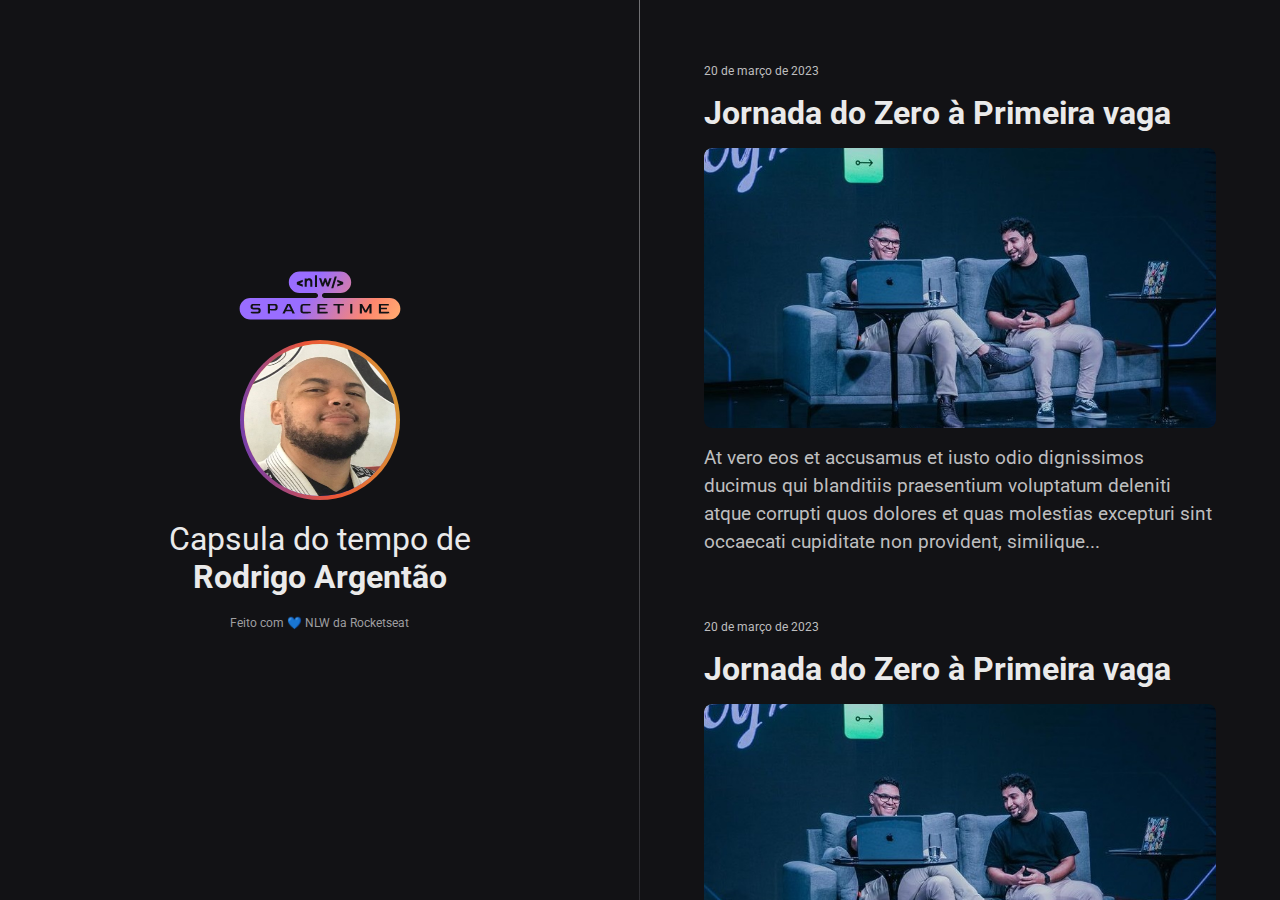
==== index.html @ 6ef04e9d "initial commit" ====
<!DOCTYPE html>
<html lang="pt-BR">

<head>
    <meta charset="UTF-8">
    <meta http-equiv="X-UA-Compatible" content="IE=edge">
    <meta name="viewport" content="width=device-width, initial-scale=1.0">
    <link rel="icon" type="image/png" href="./assets/favicon.png">
    <title>NLW spacetime</title>
    <link rel="stylesheet" href="./styles.css">
    <link rel="preconnect" href="https://fonts.googleapis.com">
    <link rel="preconnect" href="https://fonts.gstatic.com" crossorigin>
    <link
        href="https://fonts.googleapis.com/css2?family=Montserrat:wght@900&family=Nunito:wght@400;700&family=Raleway:wght@800&family=Roboto:wght@400;700&display=swap"
        rel="stylesheet">
</head>

<body>
    <aside>
        <img src="./assets/logo-rocket.svg" alt="logo nlw">
        <img src="./assets/eu2.png" alt="minha foto pessoal rodrigo">

        <p>Capsula do tempo de <br><strong> Rodrigo Argentão </strong></p>
        <span>Feito com 💙 NLW da Rocketseat</span>
    </aside>
    <nav>

        <a href="https://www.youtube.com/watch?v=MUkZPS915X4" target="_blank" class="memory">
            <small>20 de março de 2023</small>
            <h1>Jornada do Zero à Primeira vaga</h1>
            <div>
                <img src="./assets/jornada.png" alt="jornada nlw" />
            </div>
            <p>At vero eos et accusamus et iusto odio dignissimos ducimus qui blanditiis praesentium voluptatum deleniti
                atque corrupti quos dolores et quas molestias excepturi sint occaecati cupiditate non provident,
                similique...</p>

        </a>
        <a href="https://www.youtube.com/watch?v=MUkZPS915X4" target="_blank" class="memory">
            <small>20 de março de 2023</small>
            <h1>Jornada do Zero à Primeira vaga</h1>
            <div>
            <img src="./assets/jornada.png" alt="jornada nlw" />
            </div>
            <p>At vero eos et accusamus et iusto odio dignissimos ducimus qui blanditiis praesentium voluptatum deleniti
                atque corrupti quos dolores et quas molestias excepturi sint occaecati cupiditate non provident,
                similique...</p>

        </a>
        <a href="https://www.youtube.com/watch?v=MUkZPS915X4" target="_blank" class="memory">
            <small>20 de março de 2023</small>
            <h1>Jornada do Zero à Primeira vaga</h1>
            <div>
            <img src="./assets/jornada.png" alt="jornada nlw" />
            </div>
            <p>At vero eos et accusamus et iusto odio dignissimos ducimus qui blanditiis praesentium voluptatum deleniti
                atque corrupti quos dolores et quas molestias excepturi sint occaecati cupiditate non provident,
                similique...</p>

        </a>
    </nav>
</body>

</html>
---- styles.css ----
* {
    margin: 0;
    padding: 0;
    box-sizing: border-box;
}
:root {
    font-size: 16px;
}
::-webkit-scrollbar {
    width: 8px;
}

::-webkit-scrollbar-track {
    background-color: #2c2c31;
}
::-webkit-scrollbar-thumb {
    background-color: #9e9ea0;
}
@keyframes entering{
    from { opacity: 0; transform: translatey(-200px)
}
    to {opacity: 1; transform: translatey(0);}
}
body {
    background: #121215;
    color: #eaeaea;
    font-family: 'Roboto', sans-serif;
    display: grid;
    grid-template-areas: "profile timeline ";
    grid-template-columns: 1fr 1fr;
    grid-template-rows: 100vh;
}
nav {
    grid-area: "timeline";
    padding: 64px;
    overflow-y: scroll;
    animation: entering 0.7s ease-in-out;
}
.memory {
    display: flex;
    flex-direction: column;
    gap: 16px;
    text-decoration: none;
    margin-bottom: 64px;
}
.memory small {
    color: #bebebf;
    font-size: 0.75rem;
}
.memory h1 {
    font-size: 2rem;
    color: #eaeaea;
}
.memory img {
    width: 100%;
    height: 280px;
    object-fit: cover;
    border-radius: 8px;
    transition: transform 0.3s ease-in-out;
}
.memory div {
    width: 100%;
    height: 280px;
    overflow: hidden;
    border-radius: 8px;
}
.memory img:hover {
    transform: scale(1.1);
}
.memory p {
    font-size: 1.2rem;
    color: #bebebf;
    line-height: 28px;
}
aside {
    grid-area: "profile";
    display: flex;
    flex-direction: column;
    align-items: center;
    justify-content: center;
    gap: 20px;
    border-right: 1px solid;
    border-image: linear-gradient(#727275, #2c2c31) 1;
    background-image: url("../img/background.svg");
    background-position: top right;
    background-repeat: no-repeat;
    background-size: auto 100%;    
}
aside * {
    animation: entering 0.7s ease-in-out;
}
aside img:nth-child(2) {
    width: 160px;
    height: 160px;
    border-radius: 50%;
    border: 4px solid transparent;
    background: linear-gradient(#d39e33, #ed5636, #633bbc) padding-box, linear-gradient(260deg,#d39e33, #ed5636, #633bbc) border-box;
}
aside p{
    font-size: 2rem;
    text-align: center;
}
aside span {
    font-size: 0.75rem;
    color: #9e9ea0;
}
@media (max-width: 768px) {
    :root {
        font-size: 14px;
    }
    body {
        grid-template-columns: 1fr;
        grid-template-rows: 0.2fr 0.8fr;
        grid-template-areas: 
        "profile"
        "timeline";
    }
    aside {
        border-right: none;
        padding: 32px 12px;
    }
    nav{
        overflow-y: visible;
        padding: 22px;
    }
}
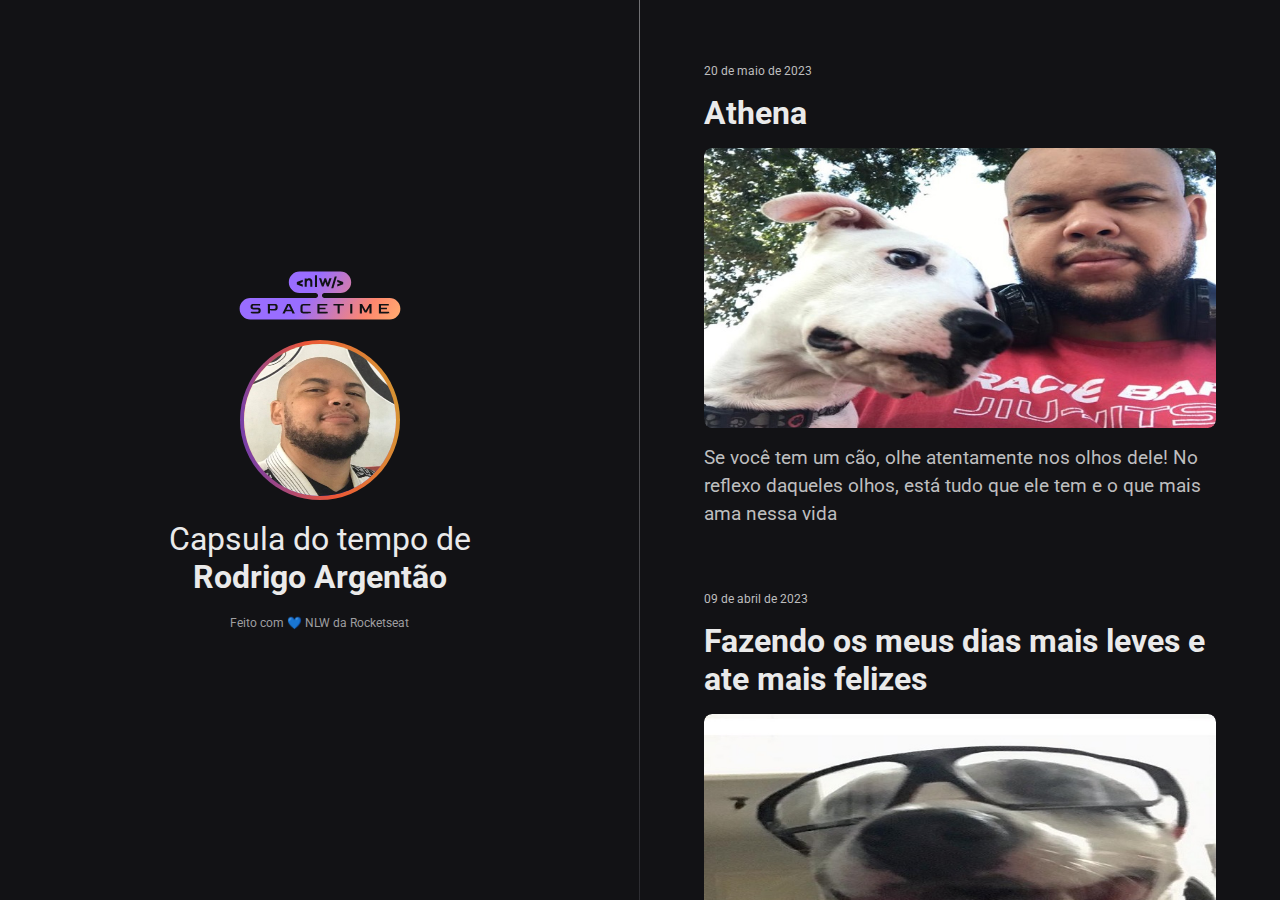
==== commit 9a2a934f: "mudança de textos e imagens" ====
--- a/index.html
+++ b/index.html
@@ -1,64 +1,157 @@
-<!DOCTYPE html>
-<html lang="pt-BR">
-
-<head>
-    <meta charset="UTF-8">
-    <meta http-equiv="X-UA-Compatible" content="IE=edge">
-    <meta name="viewport" content="width=device-width, initial-scale=1.0">
-    <link rel="icon" type="image/png" href="./assets/favicon.png">
-    <title>NLW spacetime</title>
-    <link rel="stylesheet" href="./styles.css">
-    <link rel="preconnect" href="https://fonts.googleapis.com">
-    <link rel="preconnect" href="https://fonts.gstatic.com" crossorigin>
-    <link
-        href="https://fonts.googleapis.com/css2?family=Montserrat:wght@900&family=Nunito:wght@400;700&family=Raleway:wght@800&family=Roboto:wght@400;700&display=swap"
-        rel="stylesheet">
-</head>
-
-<body>
-    <aside>
-        <img src="./assets/logo-rocket.svg" alt="logo nlw">
-        <img src="./assets/eu2.png" alt="minha foto pessoal rodrigo">
-
-        <p>Capsula do tempo de <br><strong> Rodrigo Argentão </strong></p>
-        <span>Feito com 💙 NLW da Rocketseat</span>
-    </aside>
-    <nav>
-
-        <a href="https://www.youtube.com/watch?v=MUkZPS915X4" target="_blank" class="memory">
-            <small>20 de março de 2023</small>
-            <h1>Jornada do Zero à Primeira vaga</h1>
-            <div>
-                <img src="./assets/jornada.png" alt="jornada nlw" />
-            </div>
-            <p>At vero eos et accusamus et iusto odio dignissimos ducimus qui blanditiis praesentium voluptatum deleniti
-                atque corrupti quos dolores et quas molestias excepturi sint occaecati cupiditate non provident,
-                similique...</p>
-
-        </a>
-        <a href="https://www.youtube.com/watch?v=MUkZPS915X4" target="_blank" class="memory">
-            <small>20 de março de 2023</small>
-            <h1>Jornada do Zero à Primeira vaga</h1>
-            <div>
-            <img src="./assets/jornada.png" alt="jornada nlw" />
-            </div>
-            <p>At vero eos et accusamus et iusto odio dignissimos ducimus qui blanditiis praesentium voluptatum deleniti
-                atque corrupti quos dolores et quas molestias excepturi sint occaecati cupiditate non provident,
-                similique...</p>
-
-        </a>
-        <a href="https://www.youtube.com/watch?v=MUkZPS915X4" target="_blank" class="memory">
-            <small>20 de março de 2023</small>
-            <h1>Jornada do Zero à Primeira vaga</h1>
-            <div>
-            <img src="./assets/jornada.png" alt="jornada nlw" />
-            </div>
-            <p>At vero eos et accusamus et iusto odio dignissimos ducimus qui blanditiis praesentium voluptatum deleniti
-                atque corrupti quos dolores et quas molestias excepturi sint occaecati cupiditate non provident,
-                similique...</p>
-
-        </a>
-    </nav>
-</body>
-
+<!DOCTYPE html>
+<html lang="pt-BR">
+
+<head>
+    <meta charset="UTF-8">
+    <meta http-equiv="X-UA-Compatible" content="IE=edge">
+    <meta name="viewport" content="width=device-width, initial-scale=1.0">
+    <link rel="icon" type="image/png" href="./assets/favicon.png">
+    <title>NLW spacetime</title>
+    <link rel="stylesheet" href="./styles.css">
+    <link rel="preconnect" href="https://fonts.googleapis.com">
+    <link rel="preconnect" href="https://fonts.gstatic.com" crossorigin>
+    <link
+        href="https://fonts.googleapis.com/css2?family=Montserrat:wght@900&family=Nunito:wght@400;700&family=Raleway:wght@800&family=Roboto:wght@400;700&display=swap"
+        rel="stylesheet">
+</head>
+
+<body>
+    <aside>
+        <img src="./assets/logo-rocket.svg" alt="logo nlw">
+        <img src="./assets/eu2.png" alt="minha foto pessoal rodrigo">
+
+        <p>Capsula do tempo de <br><strong> Rodrigo Argentão </strong></p>
+        <span>Feito com 💙 NLW da Rocketseat</span>
+    </aside>
+    <nav>
+
+        <a href="#" target="_blank" class="memory">
+            <small>20 de maio de 2023</small>
+            <h1>Athena</h1>
+            <div>
+                <img src="./assets/hojeemdia.jpeg" alt="jornada nlw" />
+            </div>
+            <p>Se você tem um cão, olhe atentamente nos olhos dele!
+                No reflexo daqueles olhos, está tudo que ele tem e o que mais ama nessa vida</p>
+
+        </a>
+        <a href="#" target="_blank" class="memory">
+            <small>09 de abril de 2023</small>
+            <h1>Fazendo os meus dias mais leves e ate mais felizes </h1>
+            <div>
+                <img src="./assets/modelo.jpeg" alt="jornada nlw" />
+            </div>
+            <p>Não é à toa que dizem que o cachorro é o melhor amigo do homem</p>
+
+        </a>
+        <a href="#" target="_blank" class="memory">
+            <small>14 de março de 2022</small>
+            <h1>Vai ser sempre um nenem </h1>
+            <div>
+                <img src="./assets/maisaindaeunenm.jpeg" alt="jornada nlw" />
+            </div>
+            <p>A calmaria dos teus olhos negros que através deles já disse tanto sem dizer uma palavra</p>
+
+        </a>
+        <a href="#" target="_blank" class="memory">
+            <small>21 de novembro de 2021</small>
+            <h1>Nossa, como voce cresceu </h1>
+            <div>
+                <img src="./assets/WhatsApp Image 2023-05-21 at 14.26.29.jpeg" alt="jornada nlw" />
+            </div>
+            <p>Um cão é o melhor amigo, nunca te abandona, sempre quer estar contigo, sempre busca seu aconchego, seu amigo, seu dono</p>
+
+        </a>
+        <a href="#" target="_blank" class="memory">
+            <small>10 de julho de 2021</small>
+            <h1>Eu vou com voce </h1>
+            <div>
+                <img src="./assets/passeou1.jpeg" alt="jornada nlw" />
+            </div>
+            <p> Aquele amigo que seja simples e perceba que é ali, na simplicidade de momentos que a verdade mora. </p>
+
+        </a>
+        <a href="#" target="_blank" class="memory">
+            <small>26 de junho de 2021</small>
+            <h1>Uma companhia mais que especial</h1>
+            <div>
+                <img src="./assets/passeou.jpeg" alt="jornada nlw" />
+            </div>
+            <p>Não importa o caminho ou distancia apenas vamos juntos.</p>
+
+        </a>
+        <a href="#" target="_blank" class="memory">
+            <small>12 de junho de 2021</small>
+            <h1>Voce disse sorvete ?</h1>
+            <div>
+                <img src="./assets/conheceuosorvete.jpeg" alt="jornada nlw" />
+            </div>
+            <p>Apenas um cão oferece a compaixão e a paciência que me tornam uma pessoa melhor.</p>
+
+        </a>
+        <a href="#" target="_blank" class="memory">
+            <small>05 de junho de 2021</small>
+            <h1>Amigos ...</h1>
+            <div>
+                <img src="./assets/fezamizades.jpeg" alt="jornada nlw" />
+            </div>
+            <p>Sim, é verdade! Um amigo que não fala, mas sabe expressar o seu amor.</p>
+
+        </a>
+        <a href="#" target="_blank" class="memory">
+            <small>29 de maio de 2021</small>
+            <h1>Sempre a minha espera.</h1>
+            <div>
+                <img src="./assets/comecoucrescer2.jpeg" alt="jornada nlw" />
+            </div>
+            <p>Sempre que chego em casa você me está esperando alegremente. Não importa o dinheiro ou as coisas que você possui, ter um cachorro é ser rico</p>
+
+        </a>
+
+        <a href="#" target="_blank" class="memory">
+            <small>22 de maio de 2021</small>
+            <h1>Ela esta crescendo</h1>
+            <div>
+                <img src="./assets/comecoucrescer.jpeg" alt="jornada nlw" />
+            </div>
+            <p>"O próprio homem não pode expressar o amor e humildade por sinais externos, tão claramente como um
+                cachorro, quando ele encontra seu amado mestre" - Charles Darwin</p>
+
+        </a>
+        <a href="#" target="_blank" class="memory">
+            <small>16 de janeiro de 2021</small>
+            <h1>O inicio do amor e da confiança</h1>
+            <div>
+                <img src="./assets/elachegou1.jpeg" alt="jornada nlw" />
+            </div>
+            <p>Um cachorro não se importa com o valor do seu salário, não liga pra sua roupa, não tira extrato bancário,
+                não sabe o que é dinheiro, viagens pro estrangeiro, nem quer morar em mansão. Ele só quer seu carinho e,
+                quem sabe, um cantinho dentro do seu coração</p>
+
+        </a>
+
+        <a href="#" target="_blank" class="memory">
+            <small>07 de janeiro de 2021</small>
+            <h1>Mudando a minha visão</h1>
+            <div>
+                <img src="./assets/linda.jpeg" alt="jornada nlw" />
+            </div>
+            <p>Com ela aprendi o verdadeiro
+                sentido do amor, eles nos amam em qualquer circunstância, não se importam com raça, cor, time de futebol
+                ou religião, mas para eles estar ao nosso lado é tudo.</p>
+
+        </a>
+
+        <a href="#" target="_blank" class="memory">
+            <small>01 de janeiro de 2021</small>
+            <h1>A chegada da Athena</h1>
+            <div>
+                <img src="./assets/elachegou.jpeg" alt="jornada nlw" />
+            </div>
+            <p>Me fazendo sorrir. Deus usa os animais de estimação para lembrar-nos que nunca estaremos sozinhos</p>
+
+        </a>
+    </nav>
+</body>
+
 </html>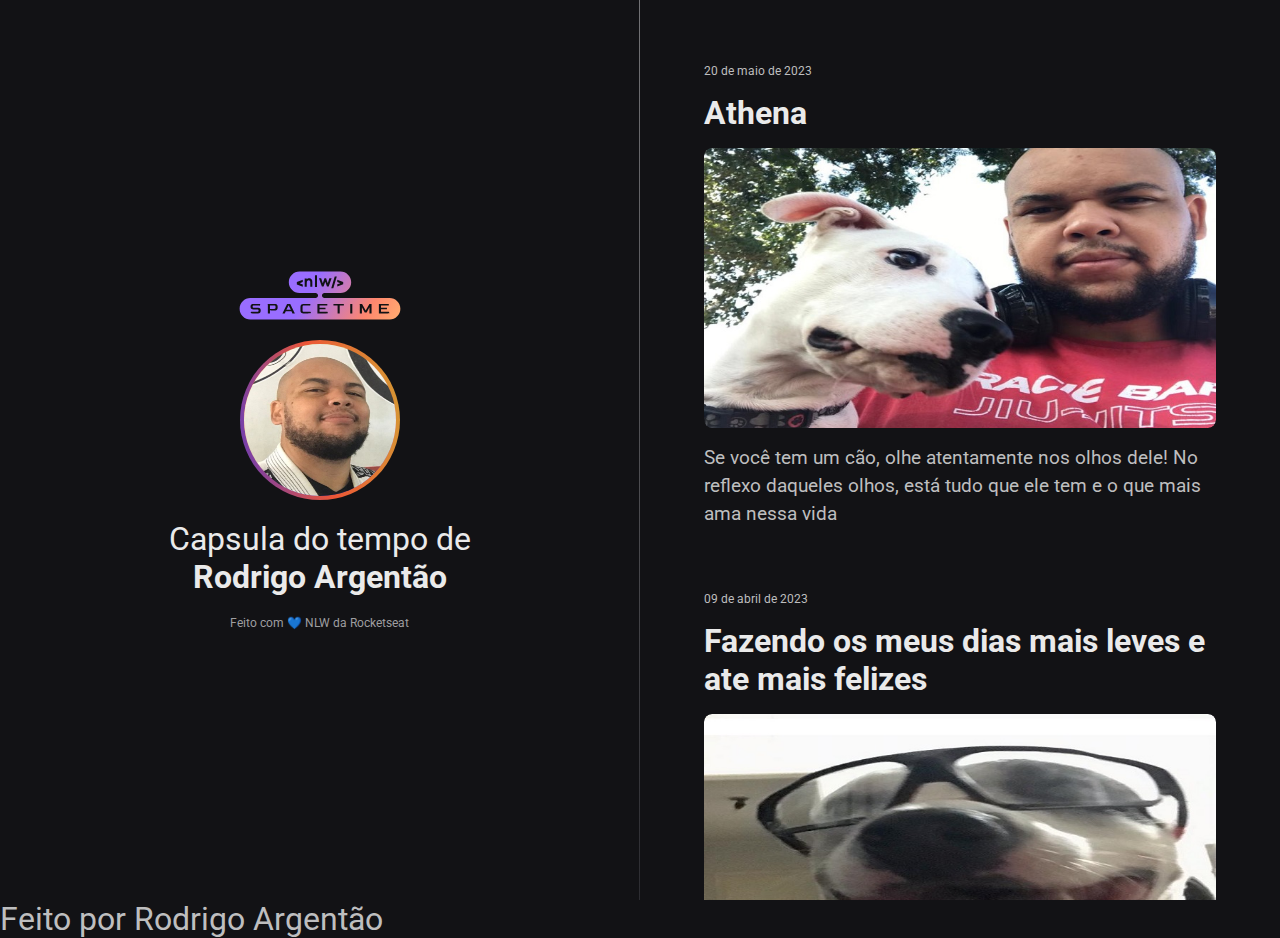
==== commit c554ede3: "add footer" ====
--- a/index.html
+++ b/index.html
@@ -29,7 +29,7 @@
             <small>20 de maio de 2023</small>
             <h1>Athena</h1>
             <div>
-                <img src="./assets/hojeemdia.jpeg" alt="jornada nlw" />
+                <img src="./assets/hojeemdia.jpeg" alt="cão pitbull branco com manchas pretas e seu tutor, homem de vermelho" />
             </div>
             <p>Se você tem um cão, olhe atentamente nos olhos dele!
                 No reflexo daqueles olhos, está tudo que ele tem e o que mais ama nessa vida</p>
@@ -39,7 +39,7 @@
             <small>09 de abril de 2023</small>
             <h1>Fazendo os meus dias mais leves e ate mais felizes </h1>
             <div>
-                <img src="./assets/modelo.jpeg" alt="jornada nlw" />
+                <img src="./assets/modelo.jpeg" alt="cão pitbull branco com manchas pretas" />
             </div>
             <p>Não é à toa que dizem que o cachorro é o melhor amigo do homem</p>
 
@@ -48,7 +48,7 @@
             <small>14 de março de 2022</small>
             <h1>Vai ser sempre um nenem </h1>
             <div>
-                <img src="./assets/maisaindaeunenm.jpeg" alt="jornada nlw" />
+                <img src="./assets/maisaindaeunenm.jpeg" alt="cão pitbull branco com manchas pretas" />
             </div>
             <p>A calmaria dos teus olhos negros que através deles já disse tanto sem dizer uma palavra</p>
 
@@ -57,7 +57,7 @@
             <small>21 de novembro de 2021</small>
             <h1>Nossa, como voce cresceu </h1>
             <div>
-                <img src="./assets/WhatsApp Image 2023-05-21 at 14.26.29.jpeg" alt="jornada nlw" />
+                <img src="./assets/WhatsApp Image 2023-05-21 at 14.26.29.jpeg" alt="cão pitbull branco com manchas pretas e seu tutor" />
             </div>
             <p>Um cão é o melhor amigo, nunca te abandona, sempre quer estar contigo, sempre busca seu aconchego, seu amigo, seu dono</p>
 
@@ -66,7 +66,7 @@
             <small>10 de julho de 2021</small>
             <h1>Eu vou com voce </h1>
             <div>
-                <img src="./assets/passeou1.jpeg" alt="jornada nlw" />
+                <img src="./assets/passeou1.jpeg" alt="cão pitbull branco com manchas pretas dentro de um carro vermelho" />
             </div>
             <p> Aquele amigo que seja simples e perceba que é ali, na simplicidade de momentos que a verdade mora. </p>
 
@@ -75,7 +75,7 @@
             <small>26 de junho de 2021</small>
             <h1>Uma companhia mais que especial</h1>
             <div>
-                <img src="./assets/passeou.jpeg" alt="jornada nlw" />
+                <img src="./assets/passeou.jpeg" alt="cão pitbull branco com manchas pretas e seu tutor com camiseta preta e fone de ouvido" />
             </div>
             <p>Não importa o caminho ou distancia apenas vamos juntos.</p>
 
@@ -84,7 +84,7 @@
             <small>12 de junho de 2021</small>
             <h1>Voce disse sorvete ?</h1>
             <div>
-                <img src="./assets/conheceuosorvete.jpeg" alt="jornada nlw" />
+                <img src="./assets/conheceuosorvete.jpeg" alt="cão pitbull branco com manchas pretas e um sorvete de palito" />
             </div>
             <p>Apenas um cão oferece a compaixão e a paciência que me tornam uma pessoa melhor.</p>
 
@@ -93,7 +93,7 @@
             <small>05 de junho de 2021</small>
             <h1>Amigos ...</h1>
             <div>
-                <img src="./assets/fezamizades.jpeg" alt="jornada nlw" />
+                <img src="./assets/fezamizades.jpeg" alt="cão pitbull branco com manchas pretas e outro cão preto" />
             </div>
             <p>Sim, é verdade! Um amigo que não fala, mas sabe expressar o seu amor.</p>
 
@@ -102,7 +102,7 @@
             <small>29 de maio de 2021</small>
             <h1>Sempre a minha espera.</h1>
             <div>
-                <img src="./assets/comecoucrescer2.jpeg" alt="jornada nlw" />
+                <img src="./assets/comecoucrescer2.jpeg" alt="cão pitbull branco com manchas pretas" />
             </div>
             <p>Sempre que chego em casa você me está esperando alegremente. Não importa o dinheiro ou as coisas que você possui, ter um cachorro é ser rico</p>
 
@@ -112,7 +112,7 @@
             <small>22 de maio de 2021</small>
             <h1>Ela esta crescendo</h1>
             <div>
-                <img src="./assets/comecoucrescer.jpeg" alt="jornada nlw" />
+                <img src="./assets/comecoucrescer.jpeg" alt="cão pitbull branco com manchas pretas, em cima de um banco de cimento" />
             </div>
             <p>"O próprio homem não pode expressar o amor e humildade por sinais externos, tão claramente como um
                 cachorro, quando ele encontra seu amado mestre" - Charles Darwin</p>
@@ -122,7 +122,7 @@
             <small>16 de janeiro de 2021</small>
             <h1>O inicio do amor e da confiança</h1>
             <div>
-                <img src="./assets/elachegou1.jpeg" alt="jornada nlw" />
+                <img src="./assets/elachegou1.jpeg" alt="cão pitbull branco com manchas pretas deitada nos pés do seu  seu tutor" />
             </div>
             <p>Um cachorro não se importa com o valor do seu salário, não liga pra sua roupa, não tira extrato bancário,
                 não sabe o que é dinheiro, viagens pro estrangeiro, nem quer morar em mansão. Ele só quer seu carinho e,
@@ -134,24 +134,28 @@
             <small>07 de janeiro de 2021</small>
             <h1>Mudando a minha visão</h1>
             <div>
-                <img src="./assets/linda.jpeg" alt="jornada nlw" />
+                <img src="./assets/linda.jpeg" alt="cão pitbull branco com manchas pretas e seu tutor" />
             </div>
             <p>Com ela aprendi o verdadeiro
                 sentido do amor, eles nos amam em qualquer circunstância, não se importam com raça, cor, time de futebol
                 ou religião, mas para eles estar ao nosso lado é tudo.</p>
-
+ 
         </a>
 
         <a href="#" target="_blank" class="memory">
             <small>01 de janeiro de 2021</small>
             <h1>A chegada da Athena</h1>
             <div>
-                <img src="./assets/elachegou.jpeg" alt="jornada nlw" />
+                <img src="./assets/elachegou.jpeg" alt="cão pitbull branco com manchas pretas deitada em uma almofada rosa" />
             </div>
             <p>Me fazendo sorrir. Deus usa os animais de estimação para lembrar-nos que nunca estaremos sozinhos</p>
 
         </a>
     </nav>
+
+    <footer>
+        <p>Feito por Rodrigo Argentão</p>
+    </footer>
 </body>
 
-</html>+</html>
--- a/styles.css
+++ b/styles.css
@@ -1,126 +1,131 @@
-* {
-    margin: 0;
-    padding: 0;
-    box-sizing: border-box;
-}
-:root {
-    font-size: 16px;
-}
-::-webkit-scrollbar {
-    width: 8px;
-}
-
-::-webkit-scrollbar-track {
-    background-color: #2c2c31;
-}
-::-webkit-scrollbar-thumb {
-    background-color: #9e9ea0;
-}
-@keyframes entering{
-    from { opacity: 0; transform: translatey(-200px)
-}
-    to {opacity: 1; transform: translatey(0);}
-}
-body {
-    background: #121215;
-    color: #eaeaea;
-    font-family: 'Roboto', sans-serif;
-    display: grid;
-    grid-template-areas: "profile timeline ";
-    grid-template-columns: 1fr 1fr;
-    grid-template-rows: 100vh;
-}
-nav {
-    grid-area: "timeline";
-    padding: 64px;
-    overflow-y: scroll;
-    animation: entering 0.7s ease-in-out;
-}
-.memory {
-    display: flex;
-    flex-direction: column;
-    gap: 16px;
-    text-decoration: none;
-    margin-bottom: 64px;
-}
-.memory small {
-    color: #bebebf;
-    font-size: 0.75rem;
-}
-.memory h1 {
-    font-size: 2rem;
-    color: #eaeaea;
-}
-.memory img {
-    width: 100%;
-    height: 280px;
-    object-fit: cover;
-    border-radius: 8px;
-    transition: transform 0.3s ease-in-out;
-}
-.memory div {
-    width: 100%;
-    height: 280px;
-    overflow: hidden;
-    border-radius: 8px;
-}
-.memory img:hover {
-    transform: scale(1.1);
-}
-.memory p {
-    font-size: 1.2rem;
-    color: #bebebf;
-    line-height: 28px;
-}
-aside {
-    grid-area: "profile";
-    display: flex;
-    flex-direction: column;
-    align-items: center;
-    justify-content: center;
-    gap: 20px;
-    border-right: 1px solid;
-    border-image: linear-gradient(#727275, #2c2c31) 1;
-    background-image: url("../img/background.svg");
-    background-position: top right;
-    background-repeat: no-repeat;
-    background-size: auto 100%;    
-}
-aside * {
-    animation: entering 0.7s ease-in-out;
-}
-aside img:nth-child(2) {
-    width: 160px;
-    height: 160px;
-    border-radius: 50%;
-    border: 4px solid transparent;
-    background: linear-gradient(#d39e33, #ed5636, #633bbc) padding-box, linear-gradient(260deg,#d39e33, #ed5636, #633bbc) border-box;
-}
-aside p{
-    font-size: 2rem;
-    text-align: center;
-}
-aside span {
-    font-size: 0.75rem;
-    color: #9e9ea0;
-}
-@media (max-width: 768px) {
-    :root {
-        font-size: 14px;
-    }
-    body {
-        grid-template-columns: 1fr;
-        grid-template-rows: 0.2fr 0.8fr;
-        grid-template-areas: 
-        "profile"
-        "timeline";
-    }
-    aside {
-        border-right: none;
-        padding: 32px 12px;
-    }
-    nav{
-        overflow-y: visible;
-        padding: 22px;
-    }
+* {
+    margin: 0;
+    padding: 0;
+    box-sizing: border-box;
+}
+:root {
+    font-size: 16px;
+}
+::-webkit-scrollbar {
+    width: 8px;
+}
+
+::-webkit-scrollbar-track {
+    background-color: #2c2c31;
+}
+::-webkit-scrollbar-thumb {
+    background-color: #9e9ea0;
+}
+@keyframes entering{
+    from { opacity: 0; transform: translatey(-200px)
+}
+    to {opacity: 1; transform: translatey(0);}
+}
+body {
+    background: #121215;
+    color: #eaeaea;
+    font-family: 'Roboto', sans-serif;
+    display: grid;
+    grid-template-areas: "profile timeline ";
+    grid-template-columns: 1fr 1fr;
+    grid-template-rows: 100vh;
+}
+nav {
+    grid-area: "timeline";
+    padding: 64px;
+    overflow-y: scroll;
+    animation: entering 0.7s ease-in-out;
+}
+.memory {
+    display: flex;
+    flex-direction: column;
+    gap: 16px;
+    text-decoration: none;
+    margin-bottom: 64px;
+}
+.memory small {
+    color: #bebebf;
+    font-size: 0.75rem;
+}
+.memory h1 {
+    font-size: 2rem;
+    color: #eaeaea;
+}
+.memory img {
+    width: 100%;
+    height: 280px;
+    object-fit: cover;
+    border-radius: 8px;
+    transition: transform 0.3s ease-in-out;
+}
+.memory div {
+    width: 100%;
+    height: 280px;
+    overflow: hidden;
+    border-radius: 8px;
+}
+.memory img:hover {
+    transform: scale(1.1);
+}
+.memory p {
+    font-size: 1.2rem;
+    color: #bebebf;
+    line-height: 28px;
+}
+aside {
+    grid-area: "profile";
+    display: flex;
+    flex-direction: column;
+    align-items: center;
+    justify-content: center;
+    gap: 20px;
+    border-right: 1px solid;
+    border-image: linear-gradient(#727275, #2c2c31) 1;
+    background-image: url("../img/background.svg");
+    background-position: top right;
+    background-repeat: no-repeat;
+    background-size: auto 100%;    
+}
+aside * {
+    animation: entering 0.7s ease-in-out;
+}
+aside img:nth-child(2) {
+    width: 160px;
+    height: 160px;
+    border-radius: 50%;
+    border: 4px solid transparent;
+    background: linear-gradient(#d39e33, #ed5636, #633bbc) padding-box, linear-gradient(260deg,#d39e33, #ed5636, #633bbc) border-box;
+}
+aside p{
+    font-size: 2rem;
+    text-align: center;
+}
+aside span {
+    font-size: 0.75rem;
+    color: #9e9ea0;
+}
+footer p {
+    color: #bebebf;
+font-size: 2rem;
+}
+
+@media (max-width: 768px) {
+    :root {
+        font-size: 14px;
+    }
+    body {
+        grid-template-columns: 1fr;
+        grid-template-rows: 0.2fr 0.8fr;
+        grid-template-areas: 
+        "profile"
+        "timeline";
+    }
+    aside {
+        border-right: none;
+        padding: 32px 12px;
+    }
+    nav{
+        overflow-y: visible;
+        padding: 22px;
+    }
 }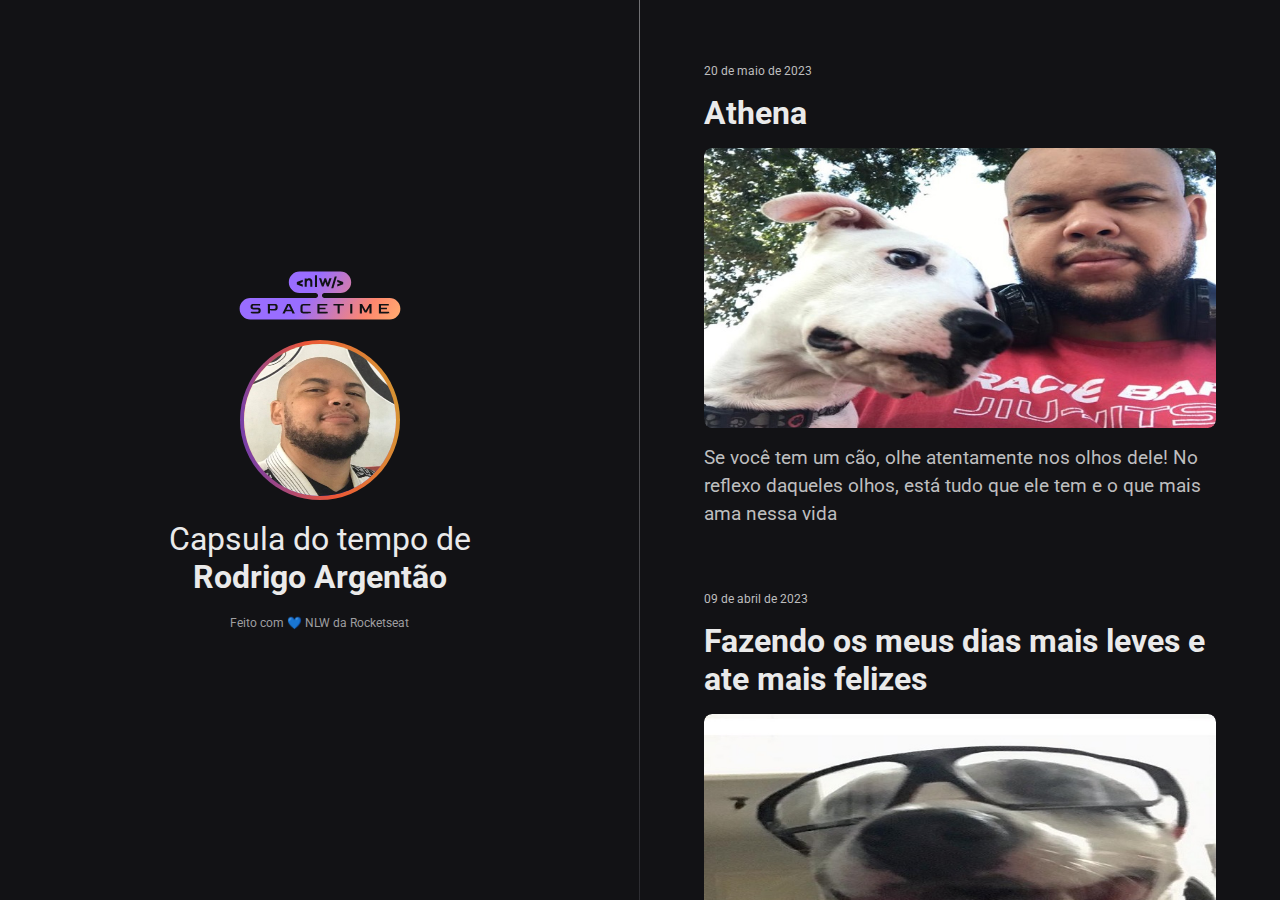
==== commit 6974b3af: "new adjust" ====
--- a/index.html
+++ b/index.html
@@ -151,11 +151,10 @@
             <p>Me fazendo sorrir. Deus usa os animais de estimação para lembrar-nos que nunca estaremos sozinhos</p>
 
         </a>
+        <footer>
+            <p><span>Feito com 💙 por Rodrigo Argentão</span></p>
+        </footer>
     </nav>
-
-    <footer>
-        <p>Feito por Rodrigo Argentão</p>
-    </footer>
 </body>
 
 </html>
--- a/styles.css
+++ b/styles.css
@@ -104,9 +104,10 @@
     font-size: 0.75rem;
     color: #9e9ea0;
 }
-footer p {
-    color: #bebebf;
-font-size: 2rem;
+nav footer p {
+color: #bebebf;
+font-size: 0.5rem;
+text-align: center;
 }
 
 @media (max-width: 768px) {
